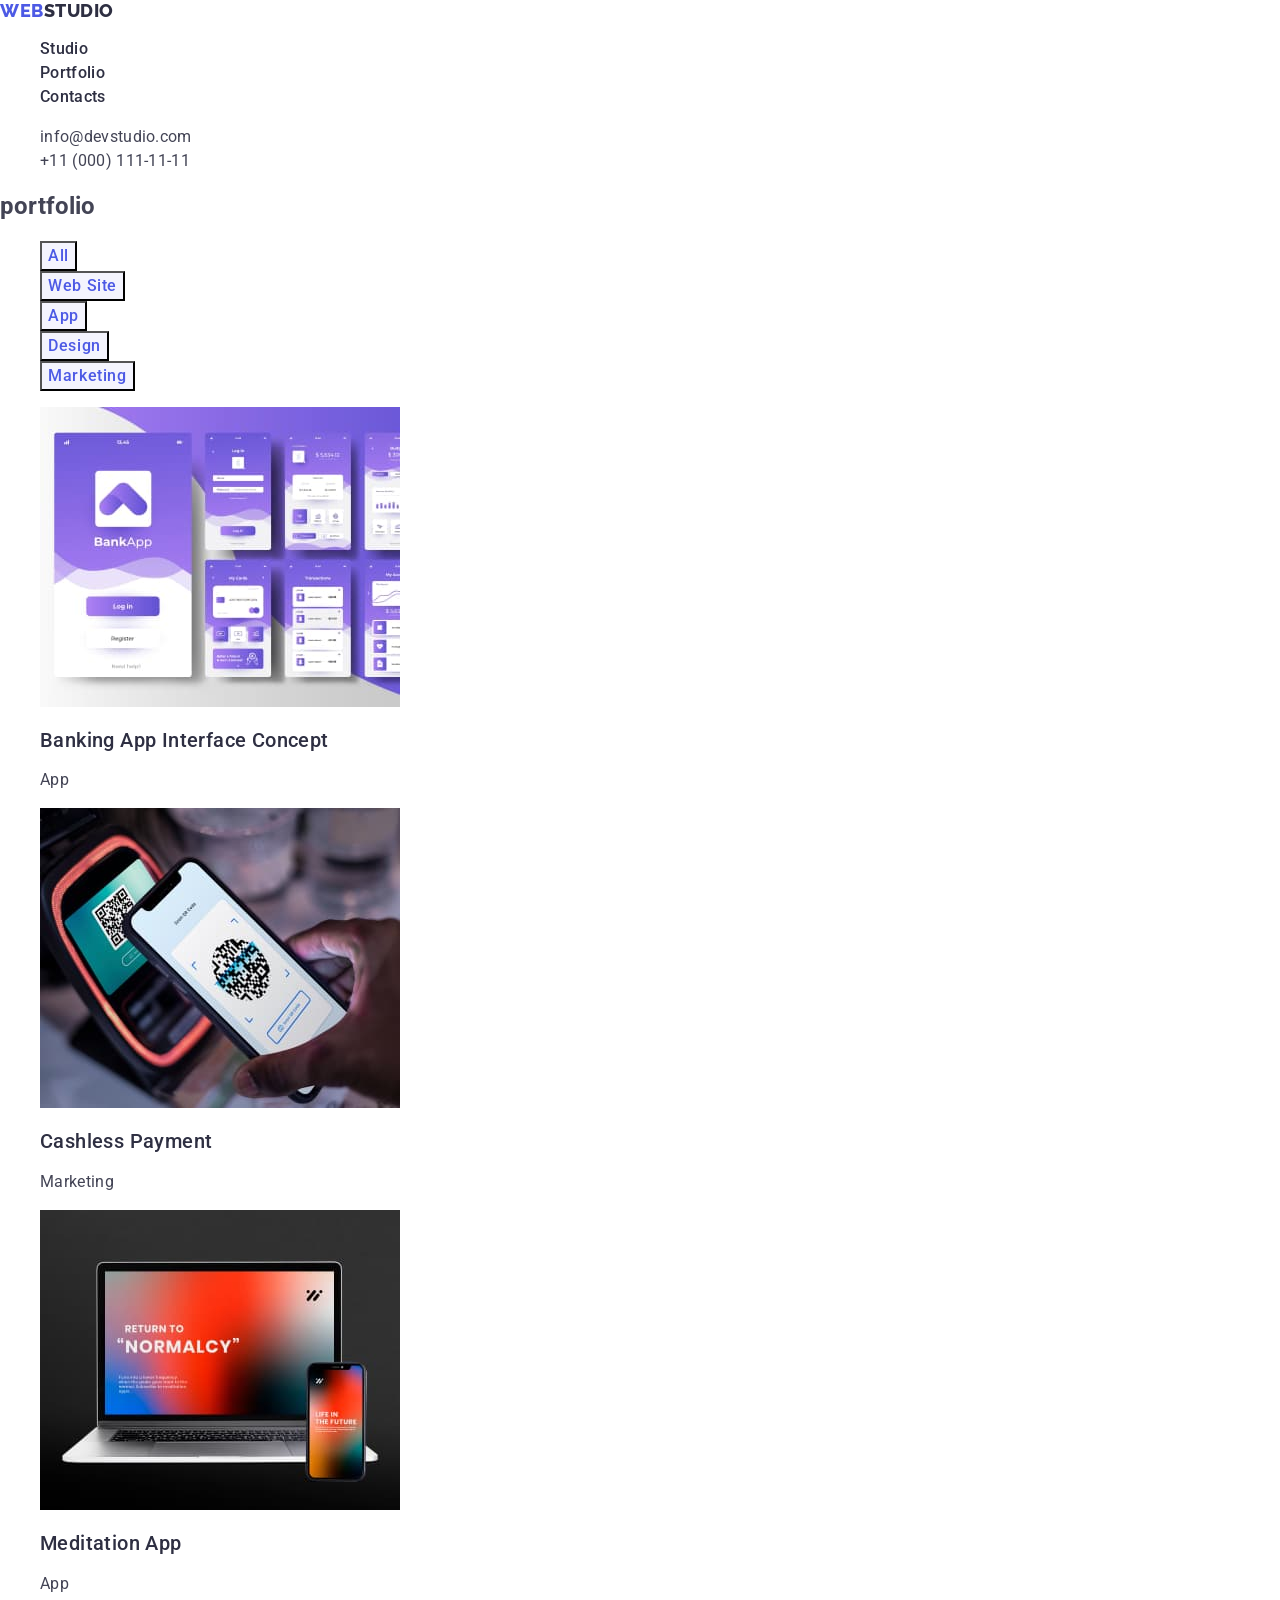
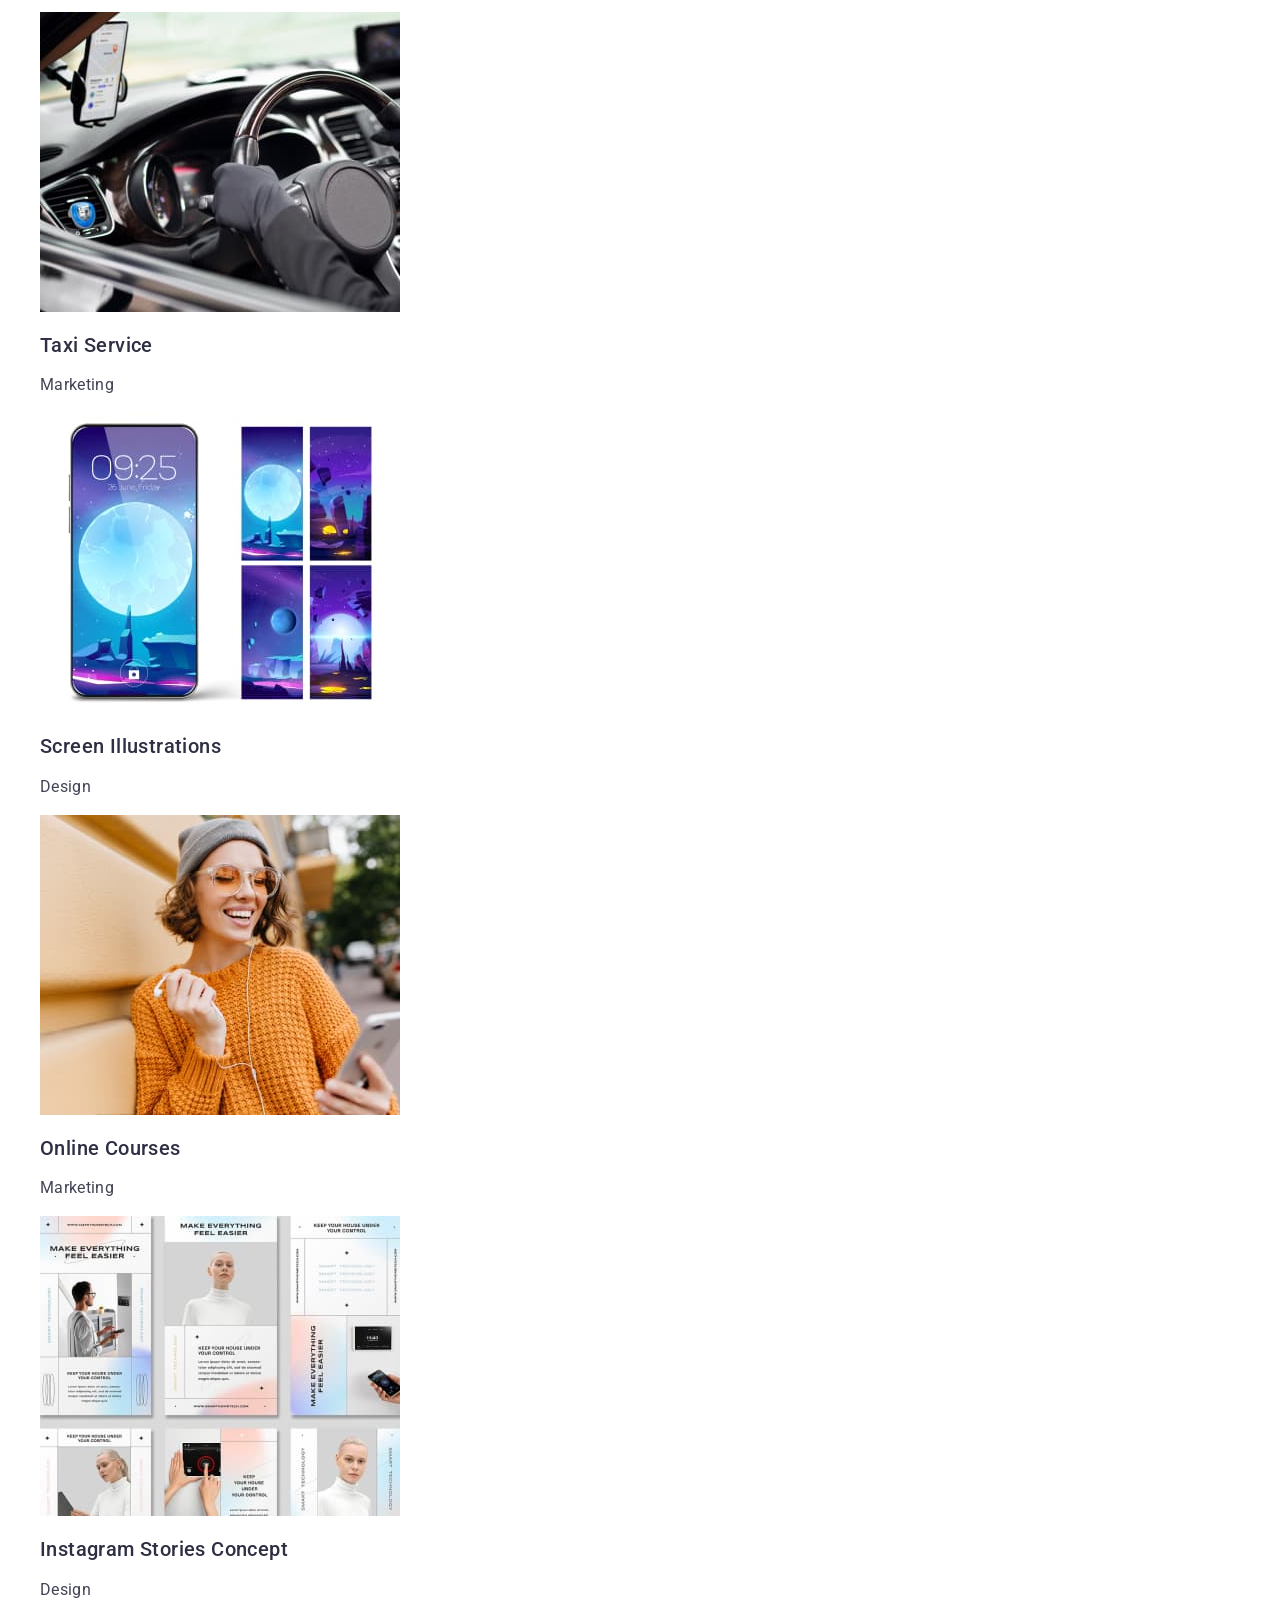
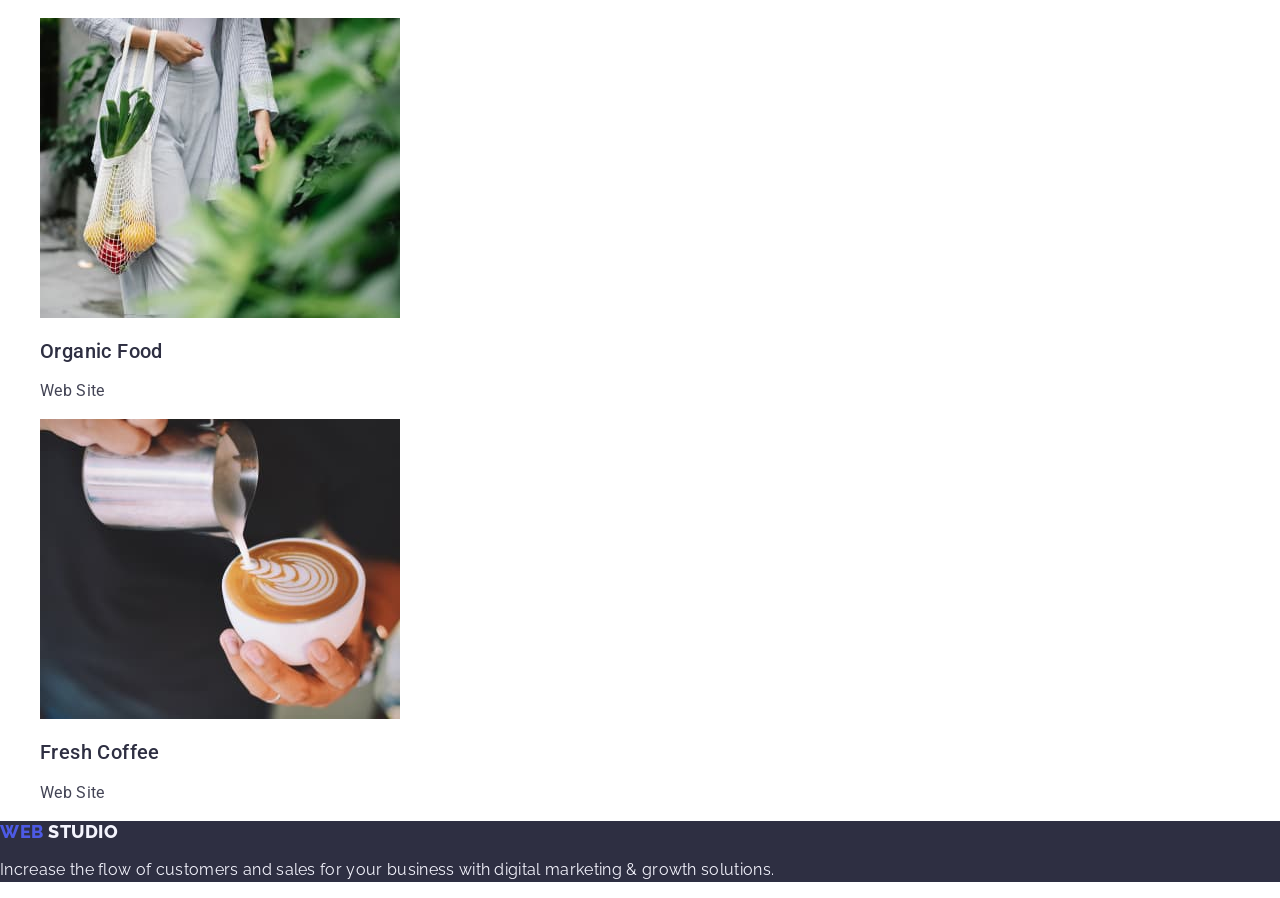
==== portfolio.html @ d51aeec5 "home-3" ====
<!DOCTYPE html>
<html lang="en">
  <head>
    <meta charset="UTF-8" />
    <meta name="viewport" content="width=, initial-scale=1.0" />
    <title>Portfolio</title>
    <link rel="preconnect" href="https://fonts.googleapis.com">
<link rel="preconnect" href="https://fonts.gstatic.com" crossorigin>
<link rel="preconnect" href="https://fonts.googleapis.com">
<link rel="preconnect" href="https://fonts.gstatic.com" crossorigin>
<link href="https://fonts.googleapis.com/css2?family=Raleway:wght@800&family=Roboto:wght@400;500;700;900&display=swap" rel="stylesheet">
<link rel="stylesheet" href="https://cdnjs.cloudflare.com/ajax/libs/modern-normalize/2.0.0/modern-normalize.min.css">
<link rel="stylesheet" href="./css/styles.css" />  

  </head>
  <body>

    <!---header section-->
    <header class="header">
      <nav class="nav">
        <a class="logo link" href="./index.html">Web<span class="logo-span">Studio  </span> </a>

        <ul class="naw-list list"> 
        <li class="naw-element"> 
          <a class="naw-item link" href="./index.html">Studio</a>
         </li>
          <li class="naw-element">
            <a class="naw-item link" href="./portfolio.html">Portfolio</a>
          </li>
          <li class="naw-element">
           <a  class="naw-item link" href="">Contacts</a>
          </li>
        </ul>
      </nav>

      <address class="adress">
        <ul class="adress-list list">
          <li class="adress-element"><a class="adress-item link"  href="mailto:info@devstudio.com">info@devstudio.com</a></li>
          <li class="adress-element"><a class="adress-item link" href="tel:+110001111111">+11 (000) 111-11-11</a></li>
        </ul>
      </address>
    </header>
    <main class="main">
    
    <section class="filter">
      <h1>portfolio</h1>
        <ul class="filter-list list">

           <li  class="filter-item">
            <button class="filter-button" type="button"> All </button>
           </li>

           <li class="filter-item">
            <button class="filter-button" type="button">Web Site</button>
           </li>

           <li  class="filter-item">
            <button class="filter-button" type="button">App</button> 
          </li>

           <li  class="filter-item">
            <button class="filter-button" type="button">Design</button>
           </li>

           <li  class="filter-item">
            <button  class="filter-button" type="button">Marketing</button>
           </li>

        </ul>

    <ul class="galery-list list">
      <li class="galery-item">
        <a class="galery-link link" href="">
          <img 
          class="galery-image"
          src="./images/meny.jpg"
          width="360"
          alt="Banking App Interface Concept"/> 
        <h2 class="galery-title">Banking App Interface Concept</h2>
         <p class="galery-text">App</p>
        </a>
      </li>
   
      <li class="galery-item">
       <a class="galery-link link" href="">
        <img 
        class="galery-image"
        src="./images/tel.jpg"
        width="360"
        alt="Cashless Payment"/> 
        <h2 class="galery-title">Cashless Payment</h2>
         <p class="galery-text"> Marketing</p>
        </a>
      </li>
   
      <li class="galery-list item">
        <a class="galery-link link" href=""><img class="galery-image"
          src="./images/notered.jpg"
          width="360"
          alt="Meditation App"/>
        <h2 class="galery-title">Meditation App</h2>
         <p class="galery-text">App</p>
        </a>
      </li>
  
      <li class="galery-list item">
        <a class="galery-link link" href=""><img class="galery-image"
          src="./images/car.jpg"
          width="360"
          alt="Taxi Service"/>
        <h2 class="galery-title">Taxi Service</h2>
         <p class="galery-text">Marketing</p>
        </a>
      </li>
    
      <li class="galery-list item">
        <a class="galery-link link" href=""><img class="galery-image"
          src="./images/moon.jpg"
          width="360"
          alt="Screen Illustrations"/>
        <h2 class="galery-title">Screen Illustrations</h2>
         <p class="galery-text">Design</p>
        </a>
      </li>
      <li class="galery-list item">
       <a class="galery-link link" href=""><img class="galery-image"
        src="./images/girl.jpg"
        width="360"
        alt="Online Courses"/> 
       
        <h2 class="galery-title">Online Courses</h2>
         <p class="galery-text">Marketing</p>
        </a>
        </li>
        <li class="galery-list item">
          <a class="galery-link link" href=""><img class="galery-image"  
            src="./images/card.jpg"
            width="360"
            alt=" Instagram Stories Concept"/>
          <h2 class="galery-title"> Instagram Stories Concept</h2>
           <p class="galery-text">Design</p>
          </a>
        </li>
     
      <li class="galery-list item">
        <a class="galery-link link" href=""><img class="galery-image"  
          src="./images/fruit.jpg"
          width="360"
          alt="Organic Food"/>
        <h2 class="galery-title">Organic Food</h2>
         <p class="galery-text">Web Site</p>
        </a>
      </li>
   
      <li class="galery-list item">
        <a class="galery-link link" href=""><img class="galery-image" 
          src="./images/cofee.jpg"
          width="360"
          alt="Fresh Coffee"/>
        <h2 class="galery-title">Fresh Coffee</h2>
         <p class="galery-text">Web Site</p>
        </a>
      </li>
    

    </ul>
  
  </section>

    </main>
       <!--footer section-->
       <footer class="footer">
        <a class="footer-logo link" href="./index.html">Web <span class="logo-span">Studio  </span> </a>
        
        <p class="footer-text" >
          Increase the flow of customers and sales for your business with digital
          marketing & growth solutions.
        </p>
      </footer>
    </body>
  </html>
---- css/styles.css ----
/*
font-family: "Roboto", sans-serif;
font-family: "Relawey", sans-serif;
*/
body {
  font-family: Roboto, sans-serif;
  color: #434455;
  background-color: var(--white);
}

:root {
  --irish: #4d5ae5;
  --ocean: #404bbf;
  --navyblue: #2e2f42;
  --green: #31d0aa;
  --slate: #434455;
  --lightflover: #8e8f99;
  --cornflover: #e7e9fc;
  --cloud: #f4f4fd;
  --navybluemodal: #2e2f42;
  --gray: #2e2f42;
  --white: #ffffff;
}

.container { 
  max-width: 
  padding-left:  
  padding-right:  
  margin-left:  
  margin-right:  
  }
  
.logo {
  font-family: Raleway, sans-serif;
  color: var(--iris, #4d5ae5);
  font-size: 18px;
  font-weight: 800;
  line-height: 1.17;
  letter-spacing: 0.54px;
  text-transform: uppercase;
}
.logo-span {
  color: var(--navyblue);
}
.link {
  text-decoration: none;
}
.list {
  list-style: none;
}


.naw-item{
  color: var(--navyblue);
  font-family: Roboto, sans-serif;
  font-size: 16px;
  font-weight: 500;
  line-height: 1.5;
  letter-spacing: 0.02em;
}
.naw-item:hover,
.naw-item:focus{
  color:#404bbf;
}
.naw-item:hover
.naw-item:active{
  color:  #404bbf;
}
.adress {
  font-style: normal;
}
.adress-item{
  color: var(--slate);
  font-family: Roboto, sans-serif;
  font-size: 16px;
  line-height: 1.5;
  letter-spacing: 0.32px;
}
.adress-item:hover,
.adress-item:focus {
  color: #404bbf;
}
.adress-item:active {
  color: #404bbf;
}


.filter-button {
  color: var(--irish);
  background-color: var(--cloud);
  font-family: Roboto, sans-serif;
  font-size: 16px;
  font-weight: 500;
  line-height: 1.5;
  letter-spacing: 0.64px;
  text-align: center;
  cursor: pointer;
}

.filter-item button:hover,
.filter-item button:focus {
  color: #fff;
  background: var(--ocean);
}

.galery-item {
  background: var(--white);
}

.galery-title {
  font-family: Roboto, sans-serif;
  font-size: 20px;
  font-style: normal;
  font-weight: 500;
  line-height: 1.2;
  letter-spacing: 0.02em;
  color: #2e2f42 ;
}
.link{
  text-decoration: none;
}
.galery-text {
  color: var(--slate);
  font-family: Roboto;
  font-size: 16px;
  font-style: normal;
  font-weight: 400;
  line-height: 1.5;
  letter-spacing: 0.02em;
}
.hero{
    background-color:#2e2f42;
}
.hero-title {
  background: var(--navyblue);
  color: var(--white);
  font-family: Roboto, sans-serif;
  font-size: 56px;
  font-weight: 700;
  line-height: 1.07;
  letter-spacing: 1.12px;
  text-align: center;
}

.hero-button {
  color: var(--white);
  background:var(--irish);
  font-family: Roboto, sans-serif;
  font-size: 16px;
  font-weight: 500;
  line-height: 1.5;
  letter-spacing: 0.64px;
  cursor: pointer;
}
.hero-button:hover,
.hero-button:focus{
background: var(--ocean);
}

.advantages-title {
  color: var(--navyblue);
  font-family: Roboto, sans-serif;
  font-size: 20px;
  font-weight: 500;
  line-height: 1.2;
  letter-spacing: 0.4px;
}
.advantages-text {
  color: var(--slate);
  font-family: Roboto, sans-serif;
  font-size: 16px;
  font-weight: 400;
  line-height: 1.5;
  letter-spacing: 0.32px;
}
.service-name {
  color: var(--navyblue);
  text-align: center;
  font-family: Roboto, sans-serif;
  font-size: 36px;
  font-weight: 700;
  line-height: 1.11;
  letter-spacing: 0.72px;
  text-transform: capitalize;
}
.team{
    background-color:#F4F4FD;
}
.team-item{
    background-color: #FFFFFF;
}
.team-title {
  color: var(--navyblue);
  text-align: center;
  font-family: Roboto, sans-serif;
  font-size: 36px;
  font-weight: 700;
  line-height: 1.11;
  letter-spacing: 0.72px;
  text-transform: capitalize;
  
  
}
.team-subtitle {
  color: var(--navyblue);
  font-family: Roboto, sans-serif;
  font-size: 20px;
  font-weight: 500;
  line-height: 1.2;
  letter-spacing: 0.4px;
  

}
.team-text {
  color: var(--slate);
  font-family: Roboto, sans-serif;
  font-size: 16px;
  font-weight: 400;
  line-height: 1.5;
  letter-spacing: 0.32px;
}

.footer{
background-color: var(--navyblue);
}
.footer-logo {
  font-family: "Raleway", sans-serif;
  color: var(--iris, #4d5ae5);
  font-size: 18px;
  font-weight: 800;
  line-height: 1.17;
  letter-spacing: 0.54px;
  text-transform: uppercase;
}

.footer-logo span {
  color:#f4f4fd;
}

.footer-text {
  color: var(--cloud);
  font-family:"Raleway", sans-serif;
  font-size: 16px;
  font-weight: 400;
  line-height: 1.5;
  letter-spacing: 0.32px;
  
}
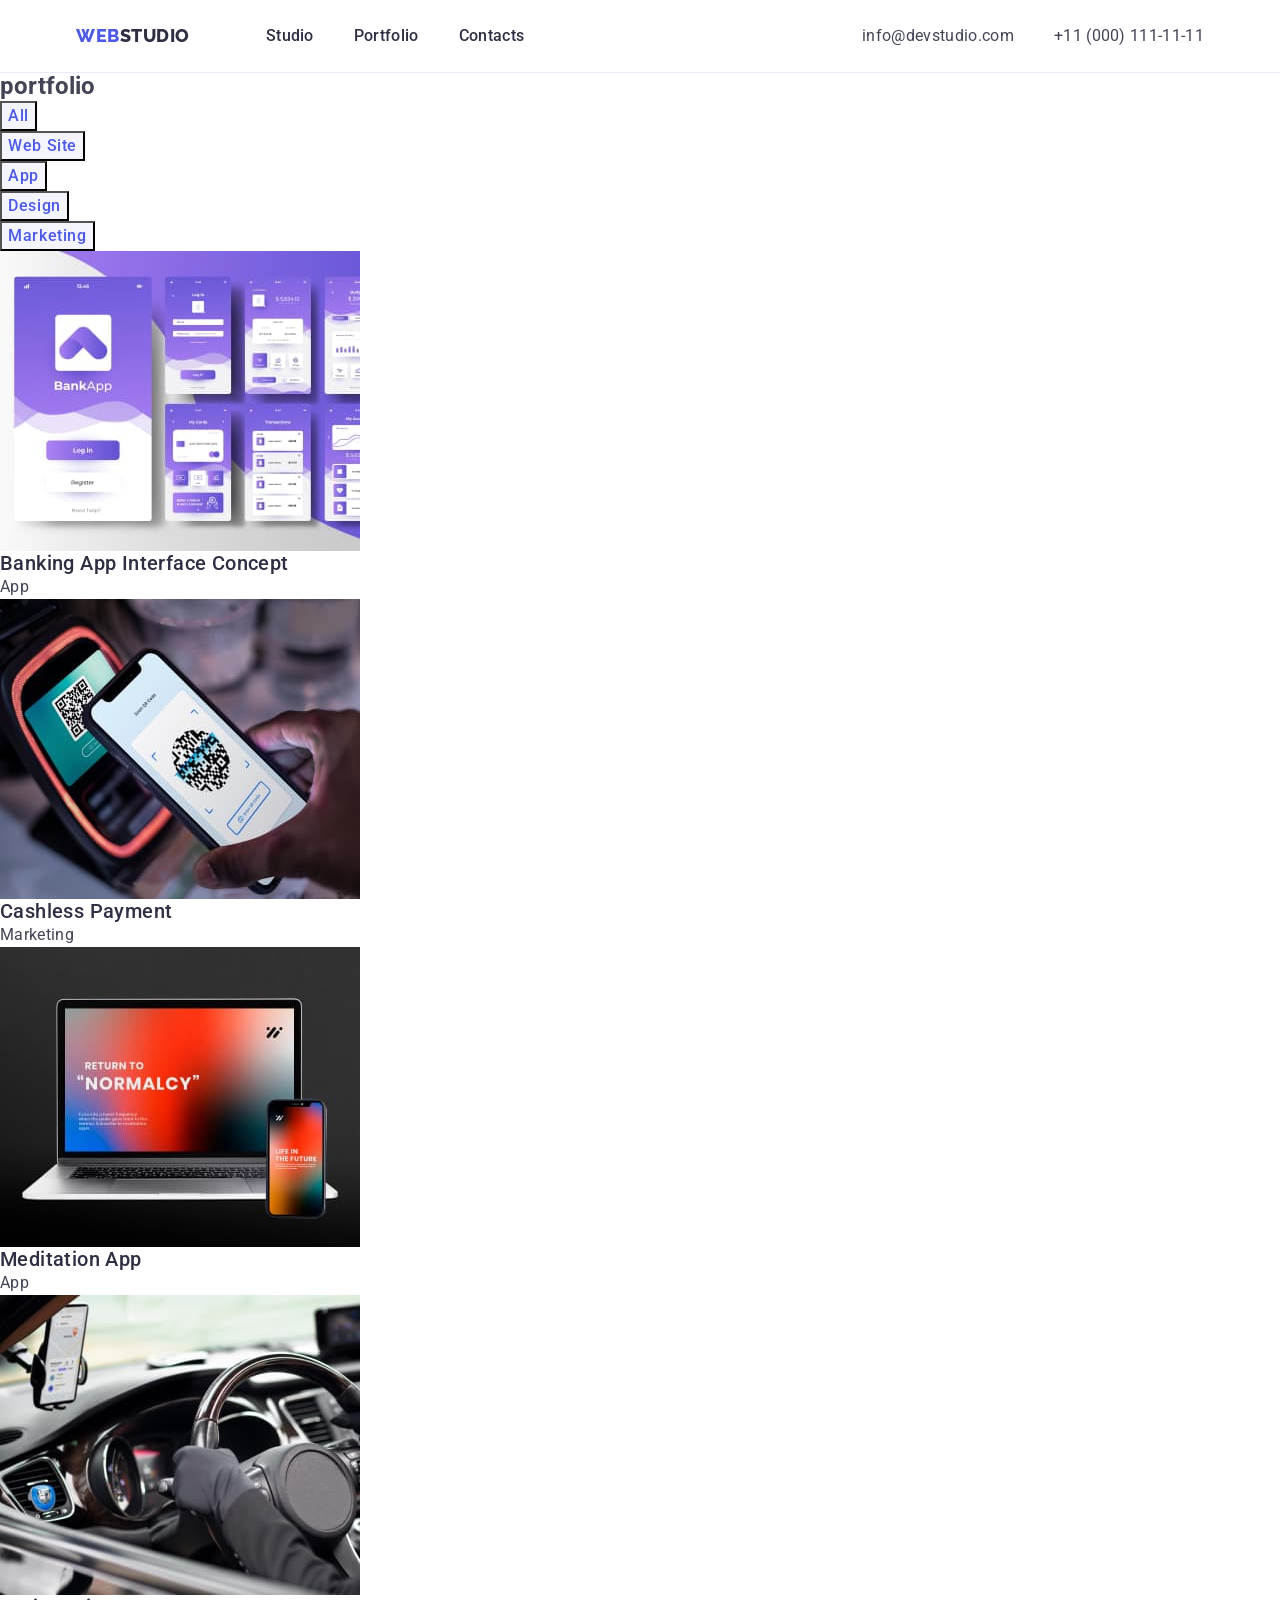
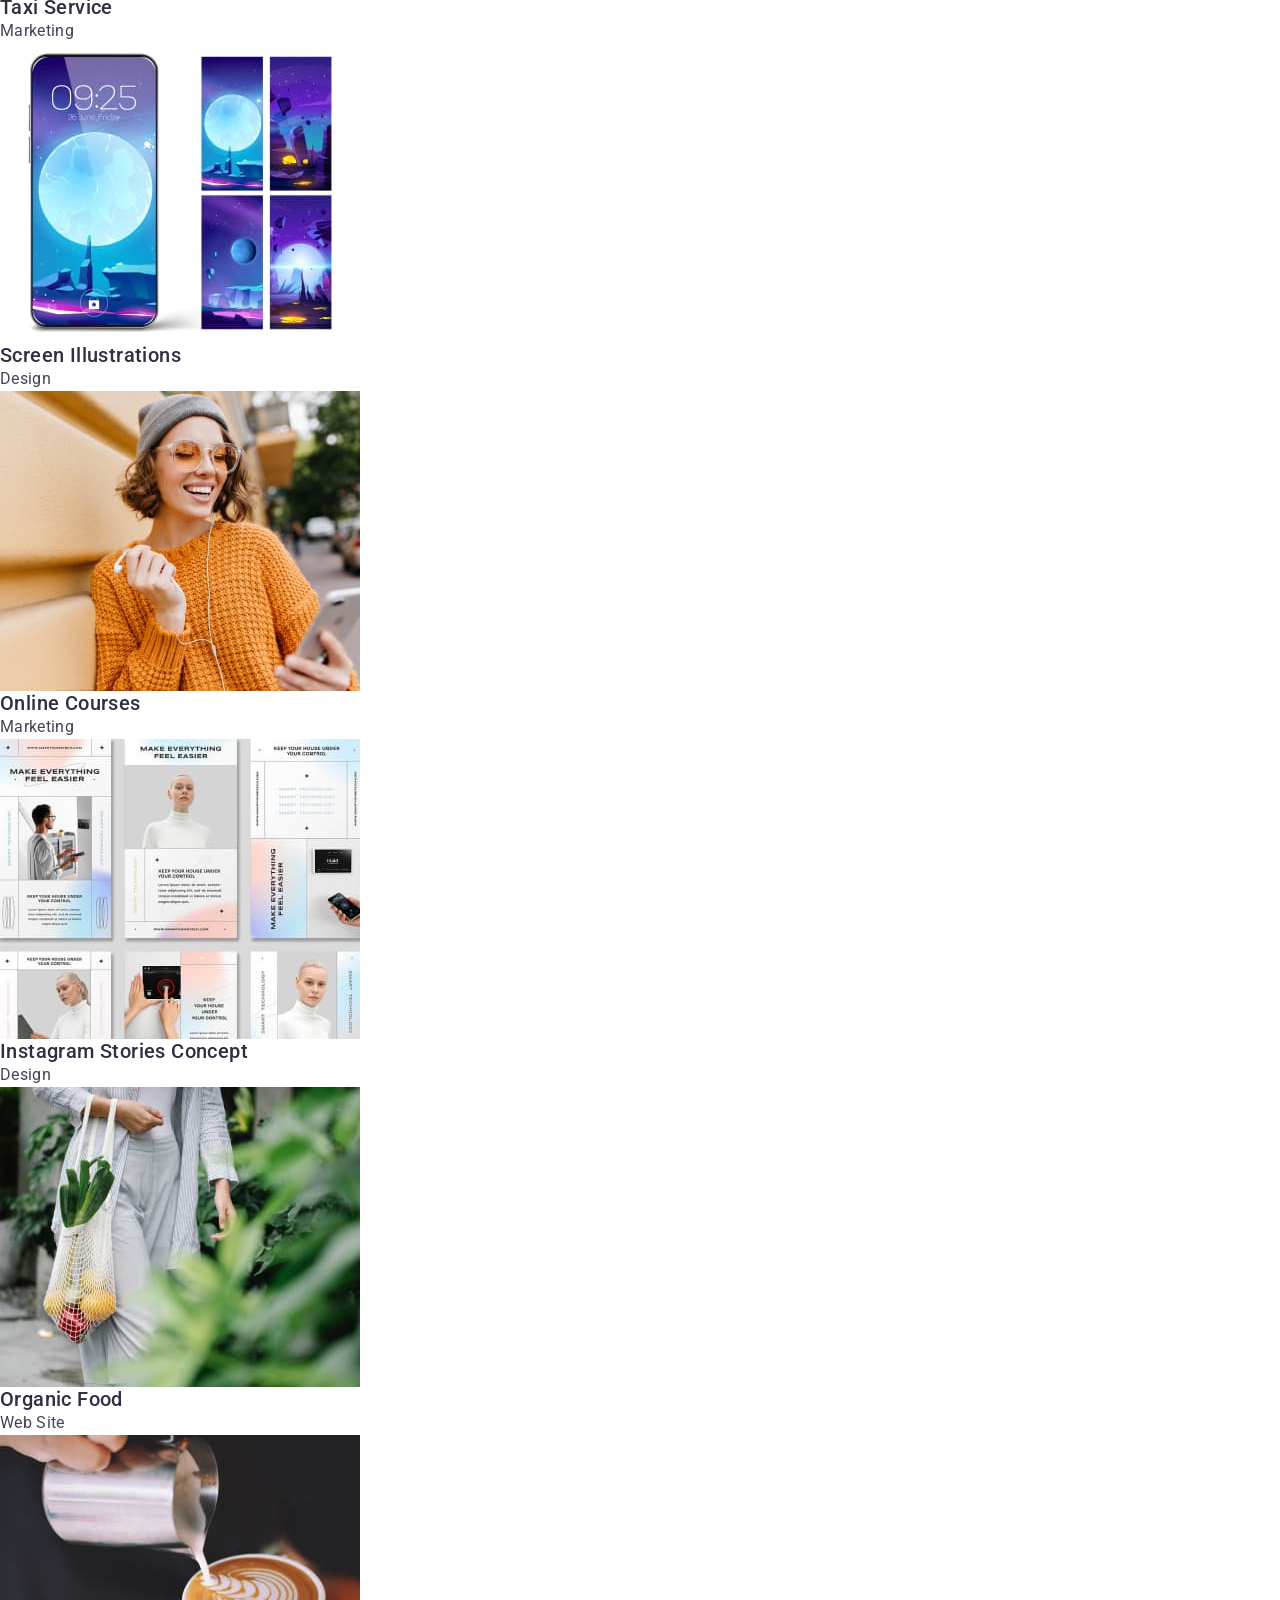
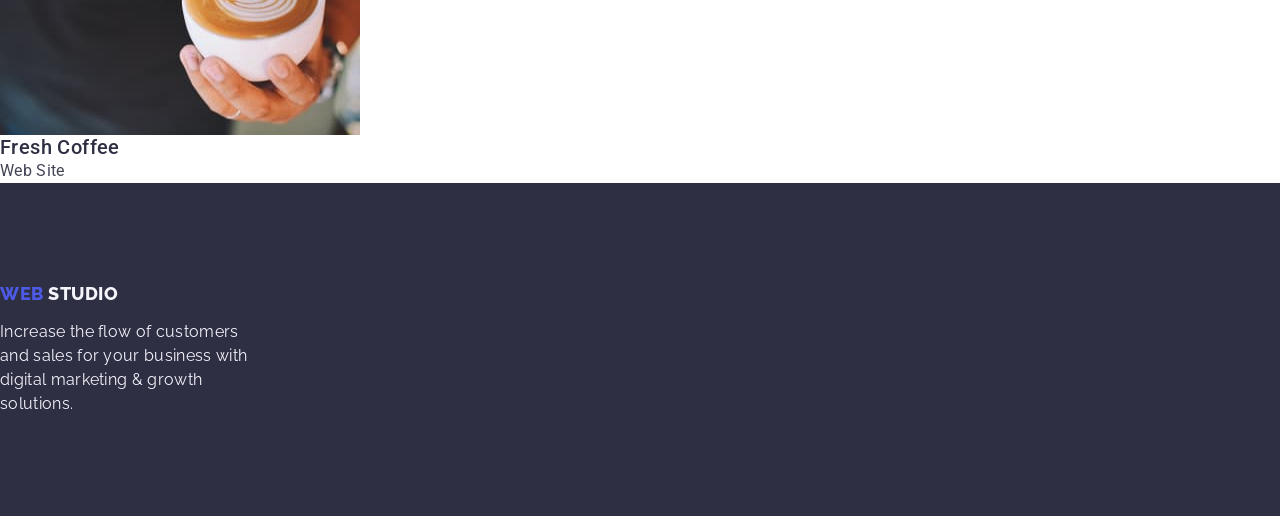
==== commit 05c1be57: "home-3" ====
--- a/portfolio.html
+++ b/portfolio.html
@@ -17,6 +17,7 @@
 
     <!---header section-->
     <header class="header">
+      <div class="container header-container">
       <nav class="nav">
         <a class="logo link" href="./index.html">Web<span class="logo-span">Studio  </span> </a>
 
@@ -39,6 +40,7 @@
           <li class="adress-element"><a class="adress-item link" href="tel:+110001111111">+11 (000) 111-11-11</a></li>
         </ul>
       </address>
+    </div>
     </header>
     <main class="main">
     
--- a/css/styles.css
+++ b/css/styles.css
@@ -2,11 +2,6 @@
 font-family: "Roboto", sans-serif;
 font-family: "Relawey", sans-serif;
 */
-body {
-  font-family: Roboto, sans-serif;
-  color: #434455;
-  background-color: var(--white);
-}
 
 :root {
   --irish: #4d5ae5;
@@ -21,16 +16,66 @@
   --gray: #2e2f42;
   --white: #ffffff;
 }
-
+body {
+  font-family: Roboto, sans-serif;
+  color: #434455;
+  background-color: var(--white);
+}
+
+img{
+  display: block;
+  max-width: 100%;
+  height: auto;
+}
+h1, h2, h3, h4, h5, h6, p{
+  margin: 0;
+}
+.list {
+  list-style: none;
+  margin: 0;
+  padding: 0;
+
+}
+.link {
+  text-decoration: none;
+}
 .container { 
-  max-width: 
-  padding-left:  
-  padding-right:  
-  margin-left:  
-  margin-right:  
+  max-width: 1158px;
+  padding-left: 15px;
+  padding-right: 15px; 
+  margin-left:  auto;
+  margin-right: auto;
   }
-  
+  .visually-hidden {
+    position: absolute;
+    width: 1px;
+    height: 1px;
+    margin: -1px;
+    border: 0;
+    padding: 0;
+    white-space: nowrap;
+    clip-path: inset(100%);
+    clip: rect(0 0 0 0);
+    overflow: hidden;
+    }
+  .section{
+    padding: 120px 0  ;
+  }
+.service{
+  padding-top: 0;
+}
+  .header{
+    border-bottom: 1px solid #e7e9fc;
+  }
+  .header-container{
+    display: flex;
+    align-items: center;
+    justify-content: space-between;
+  }
 .logo {
+ 
+  margin-right: 76px;
+  padding: 24px 0;
   font-family: Raleway, sans-serif;
   color: var(--iris, #4d5ae5);
   font-size: 18px;
@@ -42,15 +87,20 @@
 .logo-span {
   color: var(--navyblue);
 }
-.link {
-  text-decoration: none;
-}
-.list {
-  list-style: none;
-}
-
-
+.nav{
+  display: flex;
+  align-self: center;
+  align-items: center; 
+}
+.naw-list{
+  display: flex;
+  align-self: center;
+  gap: 40px;
+
+}
 .naw-item{
+  display: block;
+  padding: 24px 0;
   color: var(--navyblue);
   font-family: Roboto, sans-serif;
   font-size: 16px;
@@ -69,7 +119,13 @@
 .adress {
   font-style: normal;
 }
+.adress-list{
+  display: flex;
+  gap: 40px;
+}
 .adress-item{
+  display: block;
+  padding: 24px 0;
   color: var(--slate);
   font-family: Roboto, sans-serif;
   font-size: 16px;
@@ -129,9 +185,14 @@
   letter-spacing: 0.02em;
 }
 .hero{
+  padding: 188px 0;
+
     background-color:#2e2f42;
 }
 .hero-title {
+  max-width: 496px;
+  margin: 0 auto;
+  margin-bottom: 48px;
   background: var(--navyblue);
   color: var(--white);
   font-family: Roboto, sans-serif;
@@ -143,6 +204,12 @@
 }
 
 .hero-button {
+  display: block;
+margin: 0 auto ;
+min-width: 169px;
+  border: none;
+  border-radius:  4px;
+  padding: 16px 32px;
   color: var(--white);
   background:var(--irish);
   font-family: Roboto, sans-serif;
@@ -157,13 +224,22 @@
 background: var(--ocean);
 }
 
+.advantages-list{
+   display: flex;
+   gap: 24px;
+}
+.advantages-item{
+  width: calc((100% - 72px)/4);
+}
 .advantages-title {
+  margin-bottom: 8px;
   color: var(--navyblue);
   font-family: Roboto, sans-serif;
   font-size: 20px;
   font-weight: 500;
   line-height: 1.2;
   letter-spacing: 0.4px;
+
 }
 .advantages-text {
   color: var(--slate);
@@ -174,6 +250,8 @@
   letter-spacing: 0.32px;
 }
 .service-name {
+  margin-bottom: 72px;
+  padding-bottom: 72px;
   color: var(--navyblue);
   text-align: center;
   font-family: Roboto, sans-serif;
@@ -183,13 +261,18 @@
   letter-spacing: 0.72px;
   text-transform: capitalize;
 }
+.servise-list{
+  display: flex;
+   gap: 24px;
+}
+.service-item{
+  width: calc((100% - 48px)/3);
+}
 .team{
     background-color:#F4F4FD;
 }
-.team-item{
-    background-color: #FFFFFF;
-}
 .team-title {
+  margin-bottom: 72px;
   color: var(--navyblue);
   text-align: center;
   font-family: Roboto, sans-serif;
@@ -197,19 +280,29 @@
   font-weight: 700;
   line-height: 1.11;
   letter-spacing: 0.72px;
-  text-transform: capitalize;
-  
-  
+  text-transform: capitalize; 
+}
+.team-list{
+  display: flex;
+  gap: 24px;
+}
+.team-item{
+  width: calc((100% - 72px)/4);
+    background-color: #FFFFFF;
+    border-radius: 0px 0px 4px 4px; 
+}
+.team-content{
+  padding: 32px 0;
+  text-align: center;
 }
 .team-subtitle {
+  margin-bottom: 8px;
   color: var(--navyblue);
   font-family: Roboto, sans-serif;
   font-size: 20px;
   font-weight: 500;
   line-height: 1.2;
   letter-spacing: 0.4px;
-  
-
 }
 .team-text {
   color: var(--slate);
@@ -221,9 +314,12 @@
 }
 
 .footer{
+  padding: 100px 0px 100px;
 background-color: var(--navyblue);
 }
 .footer-logo {
+  display: inline-block;
+margin-bottom: 16px;
   font-family: "Raleway", sans-serif;
   color: var(--iris, #4d5ae5);
   font-size: 18px;
@@ -238,6 +334,8 @@
 }
 
 .footer-text {
+
+  width: 264px;
   color: var(--cloud);
   font-family:"Raleway", sans-serif;
   font-size: 16px;
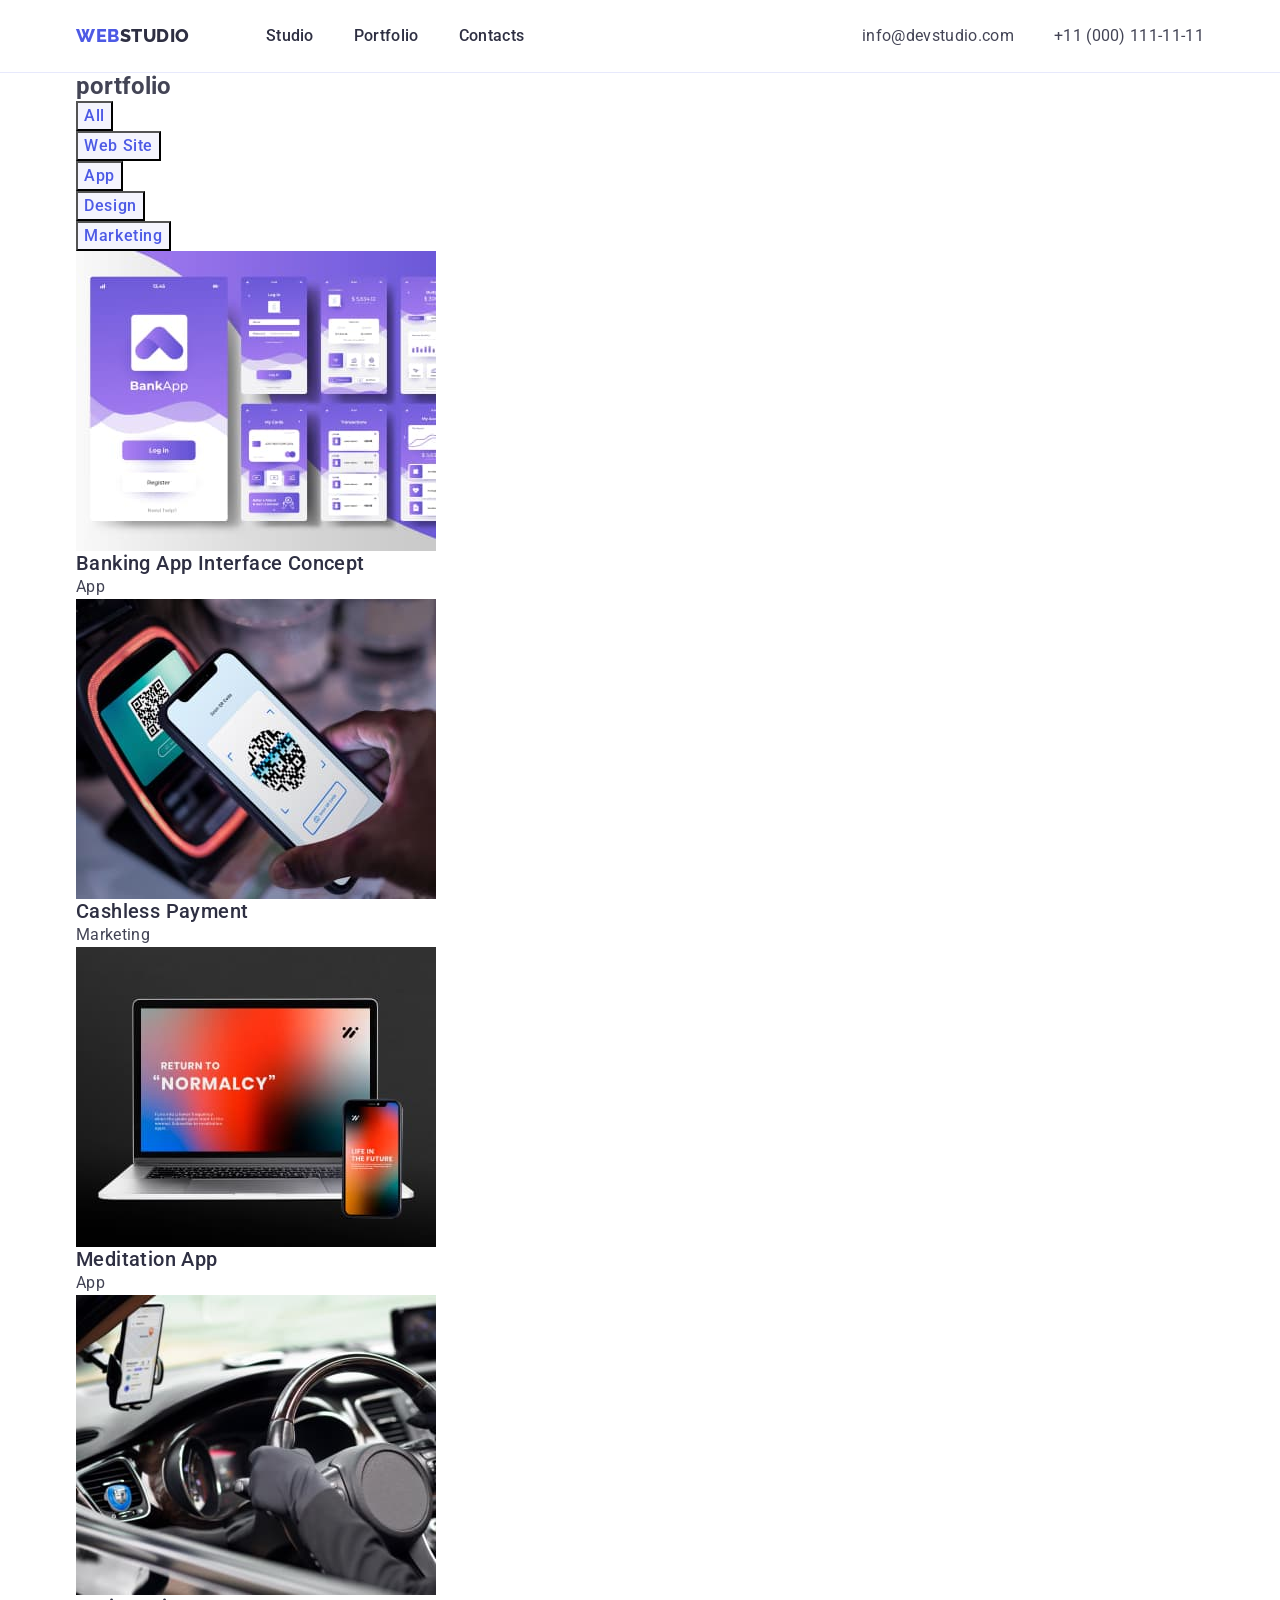
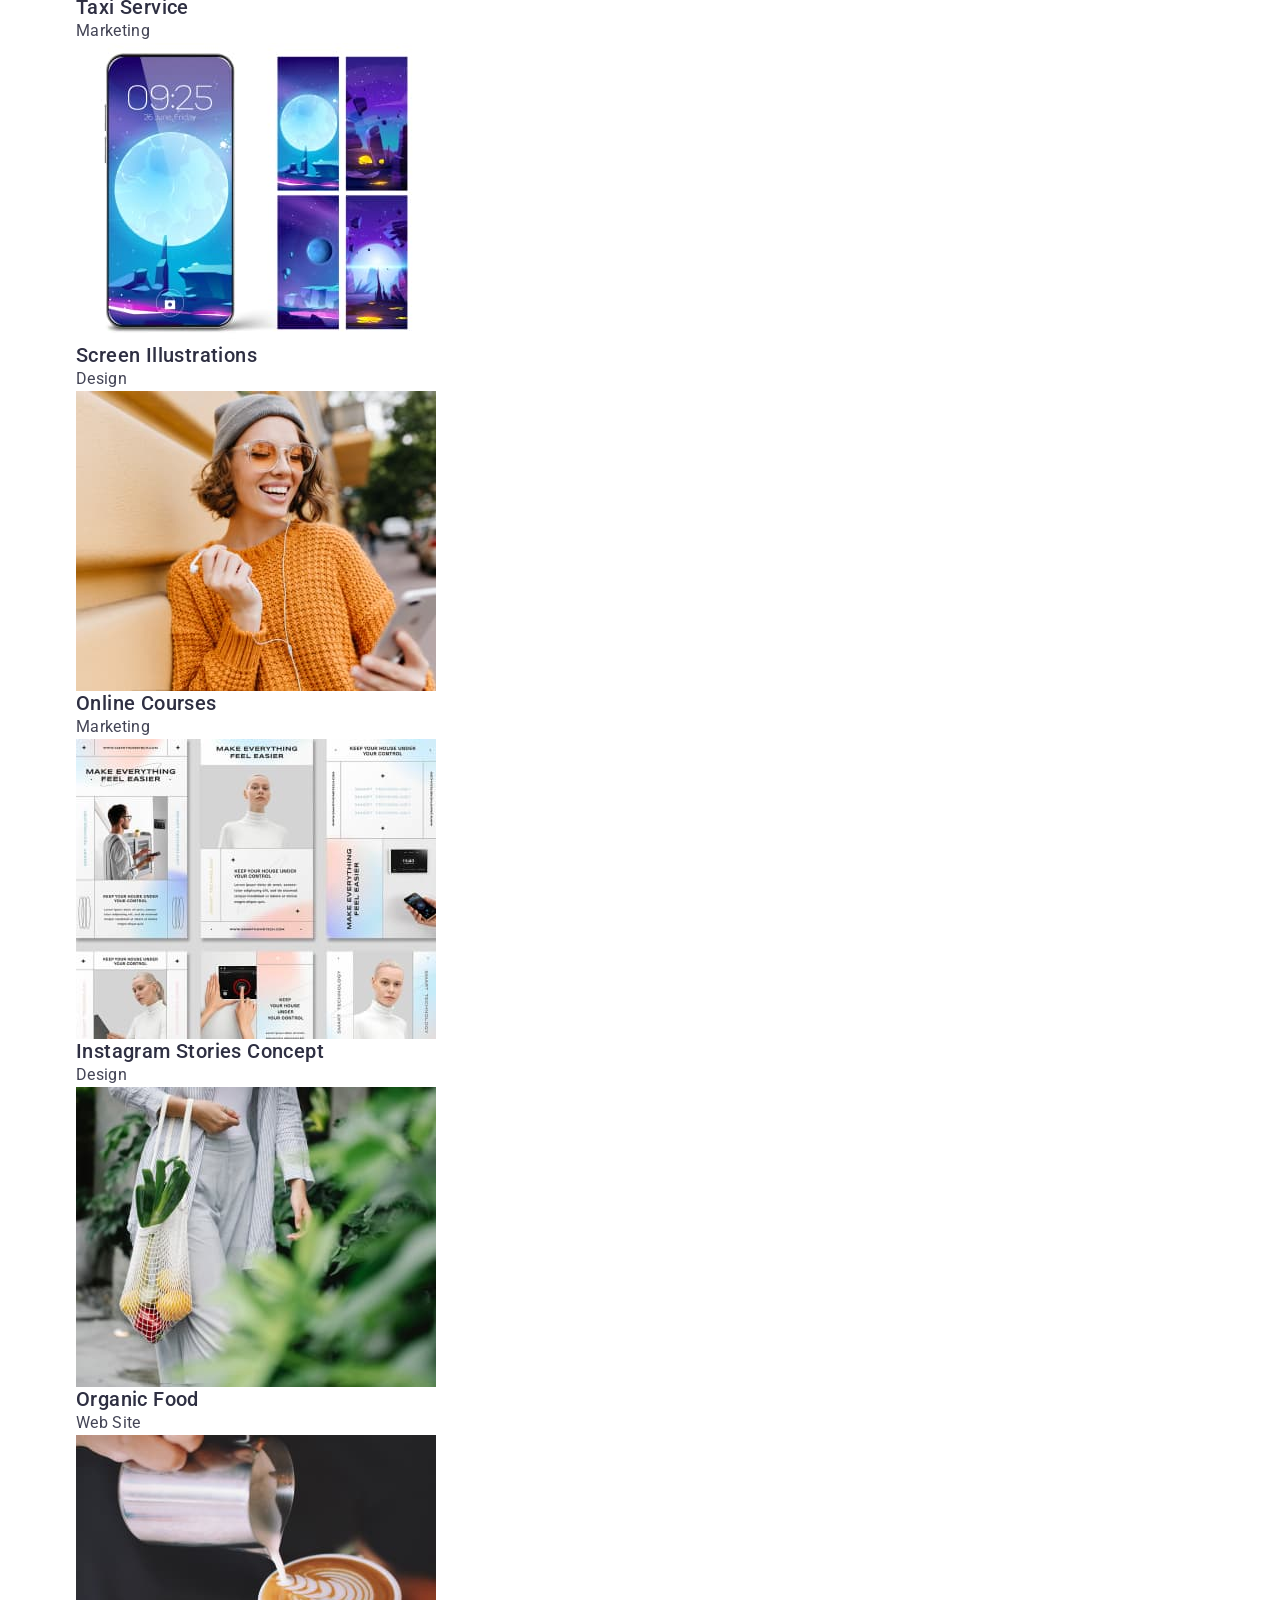
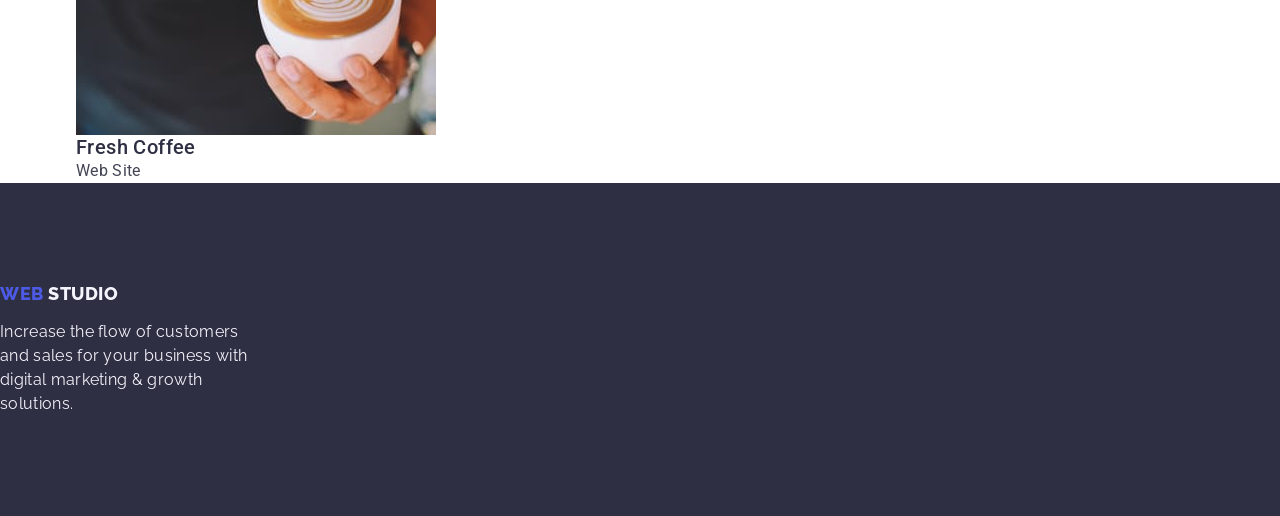
==== commit fcb6c2b8: "home-3" ====
--- a/portfolio.html
+++ b/portfolio.html
@@ -45,6 +45,7 @@
     <main class="main">
     
     <section class="filter">
+      <div class="container">
       <h1>portfolio</h1>
         <ul class="filter-list list">
 
@@ -166,7 +167,7 @@
     
 
     </ul>
-  
+  </div>
   </section>
 
     </main>
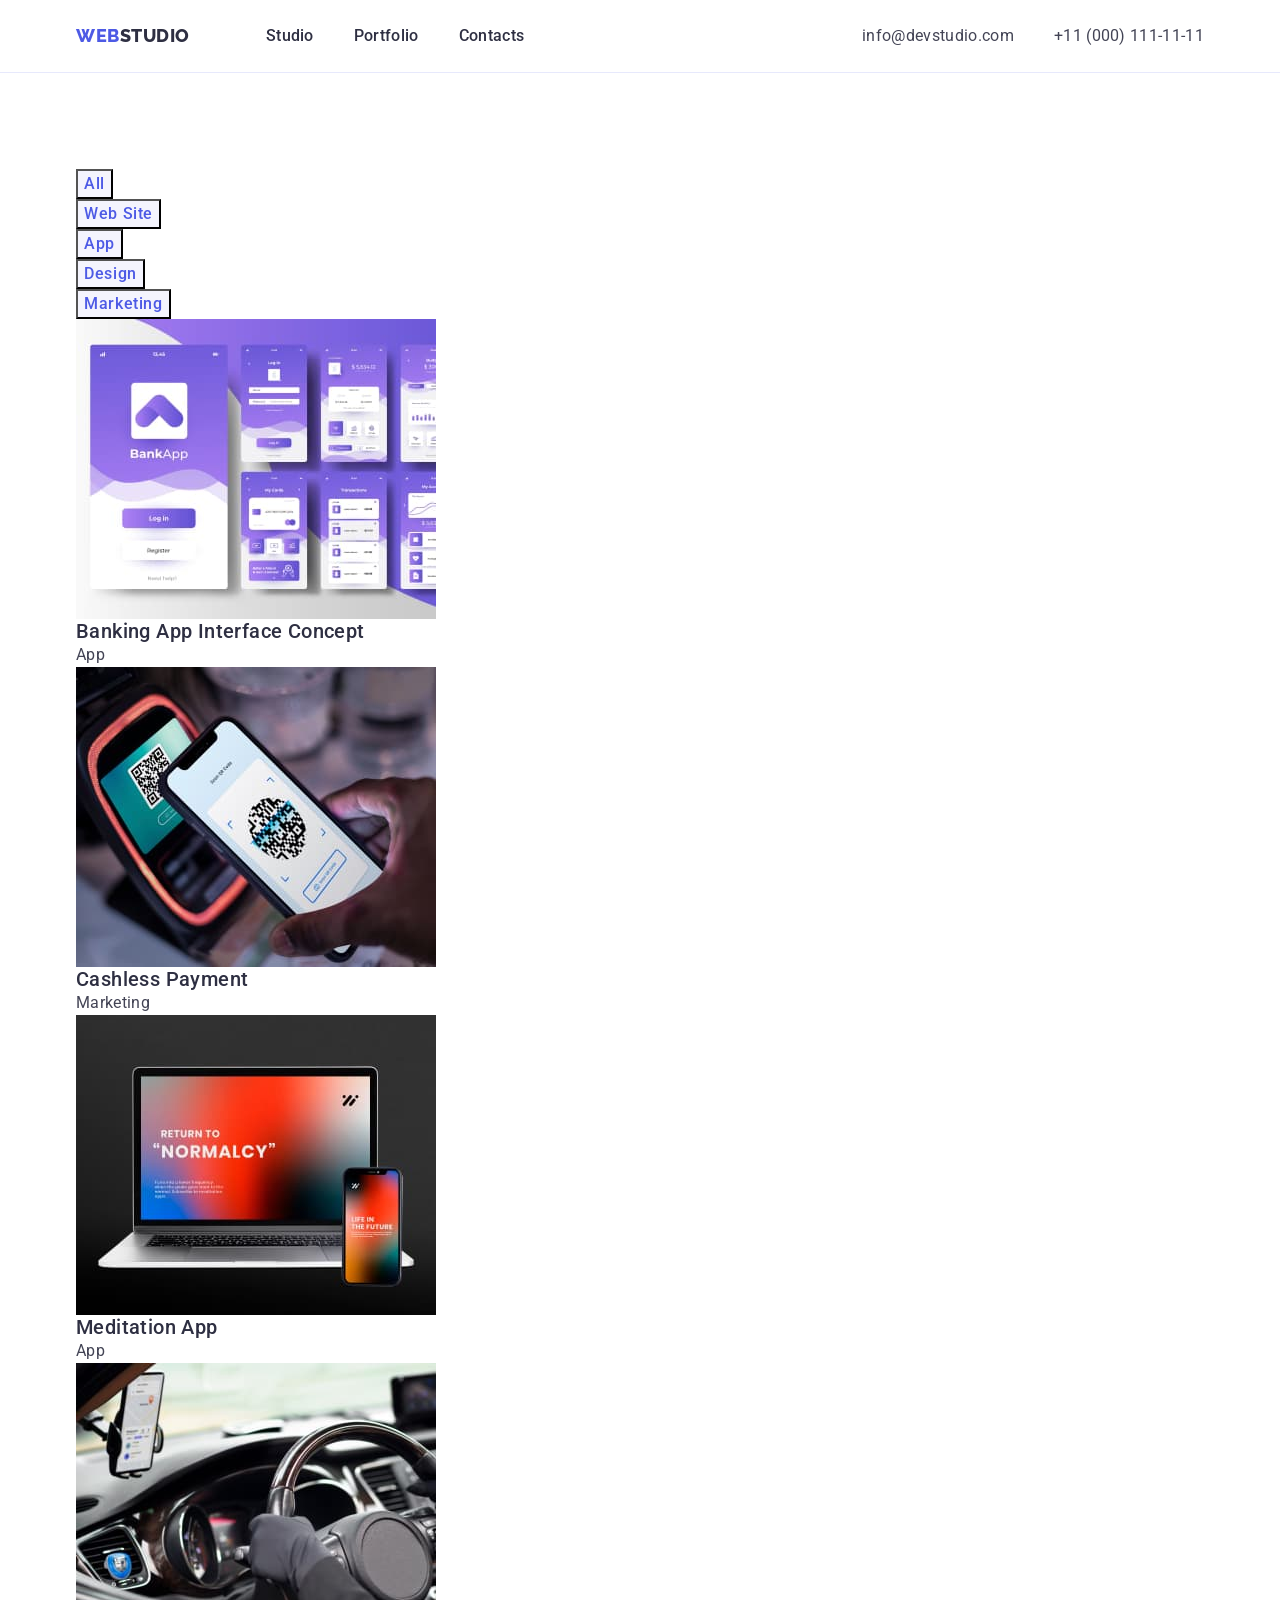
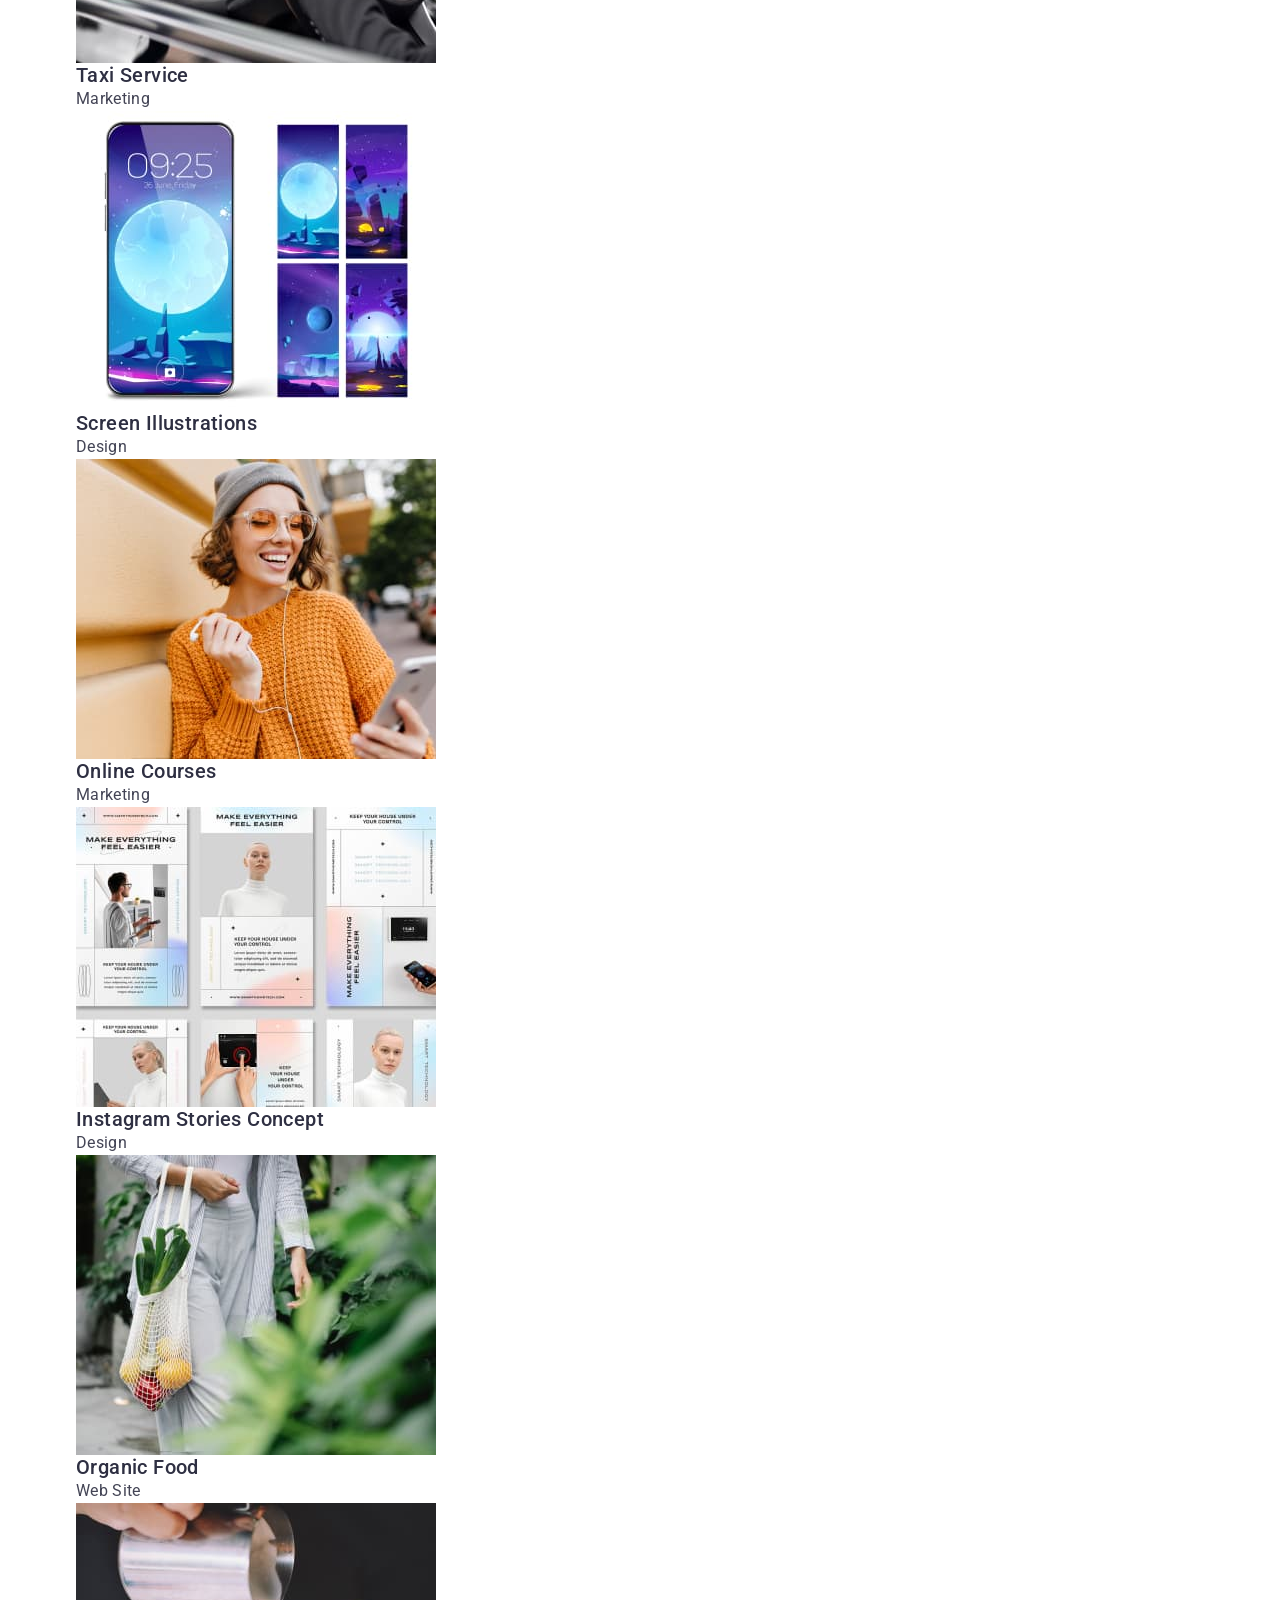
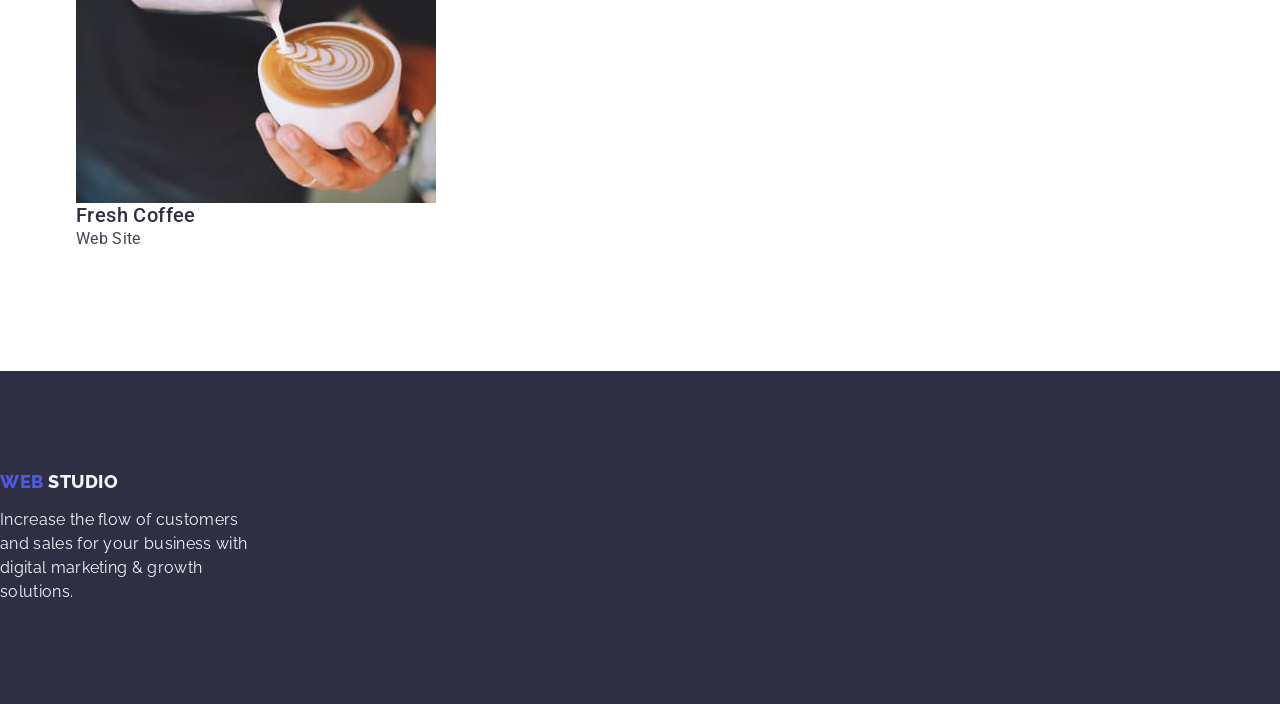
==== commit faa121d5: "home-3" ====
--- a/portfolio.html
+++ b/portfolio.html
@@ -46,7 +46,7 @@
     
     <section class="filter">
       <div class="container">
-      <h1>portfolio</h1>
+      <h1 class="visually-hidden">portfolio</h1>
         <ul class="filter-list list">
 
            <li  class="filter-item">
--- a/css/styles.css
+++ b/css/styles.css
@@ -140,7 +140,9 @@
   color: #404bbf;
 }
 
-
+.filter{
+  padding-top: 96px; padding-bottom: 120px; 
+}
 .filter-button {
   color: var(--irish);
   background-color: var(--cloud);
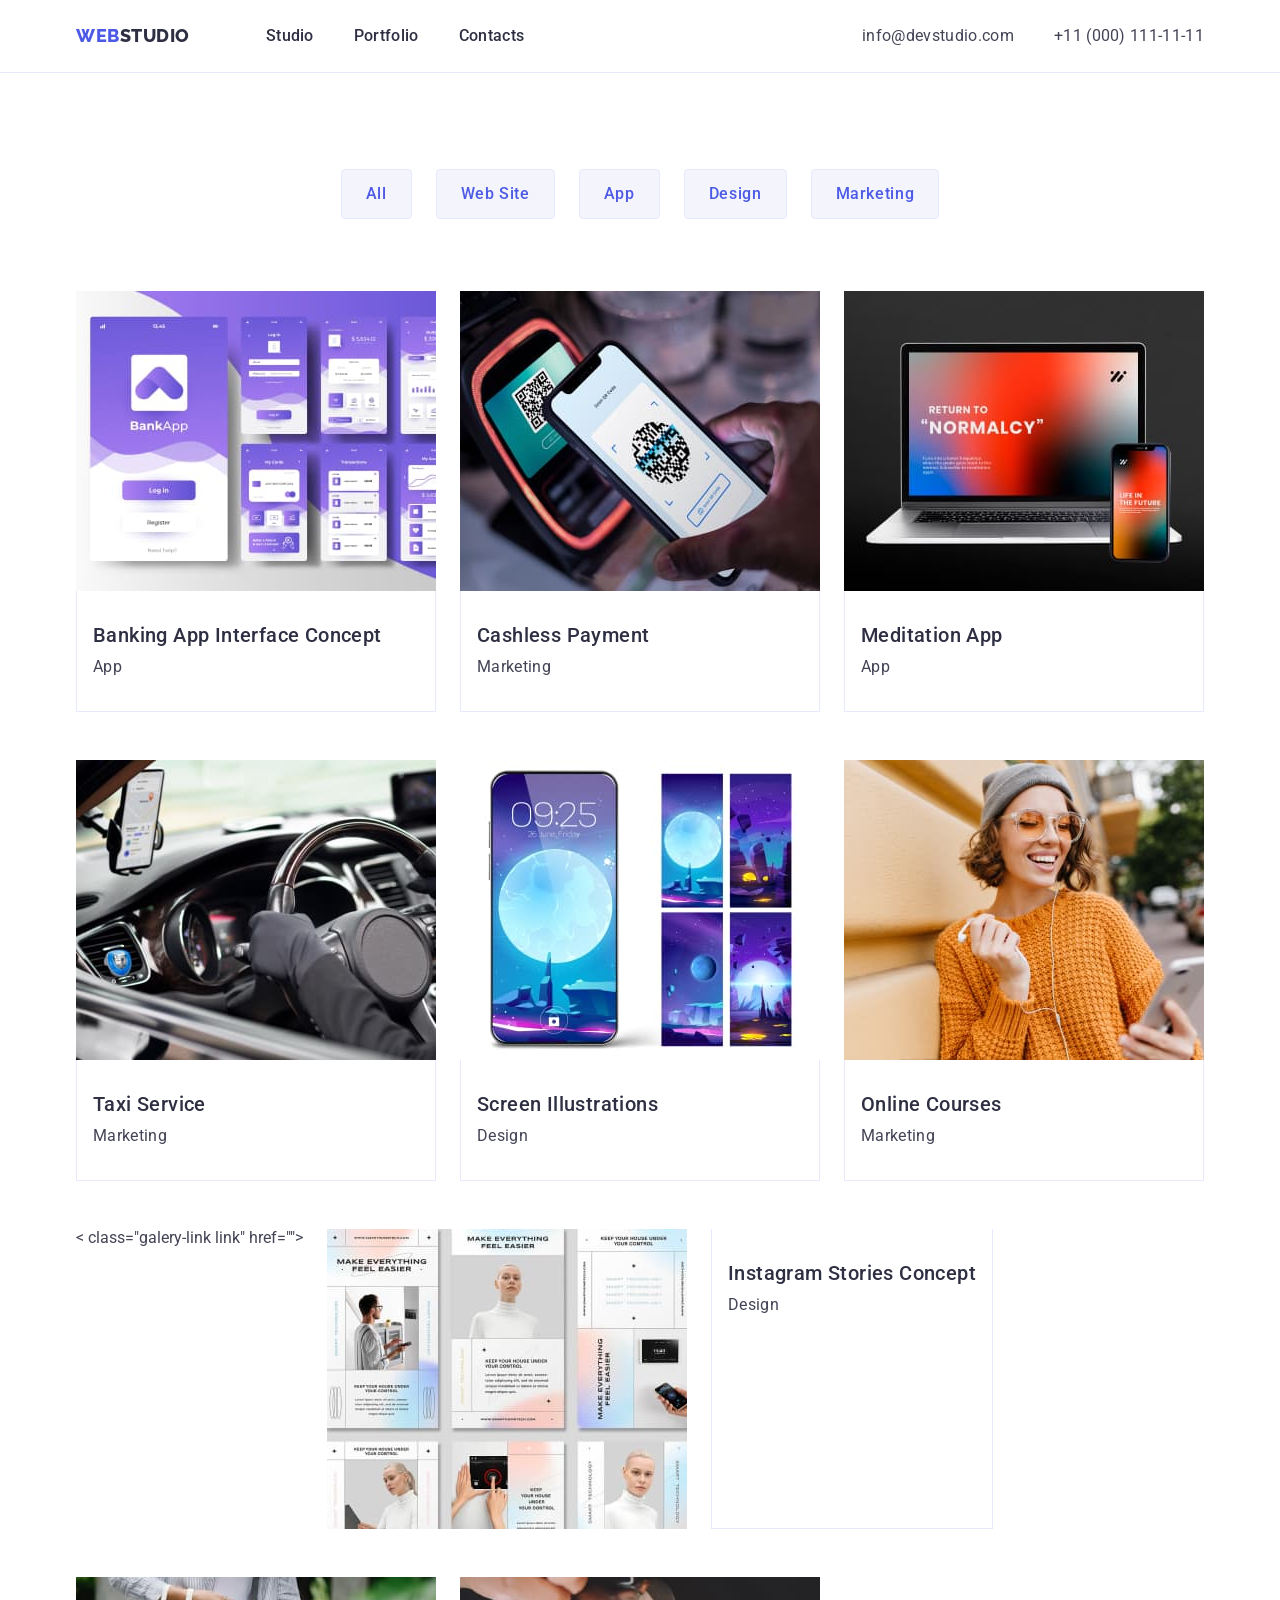
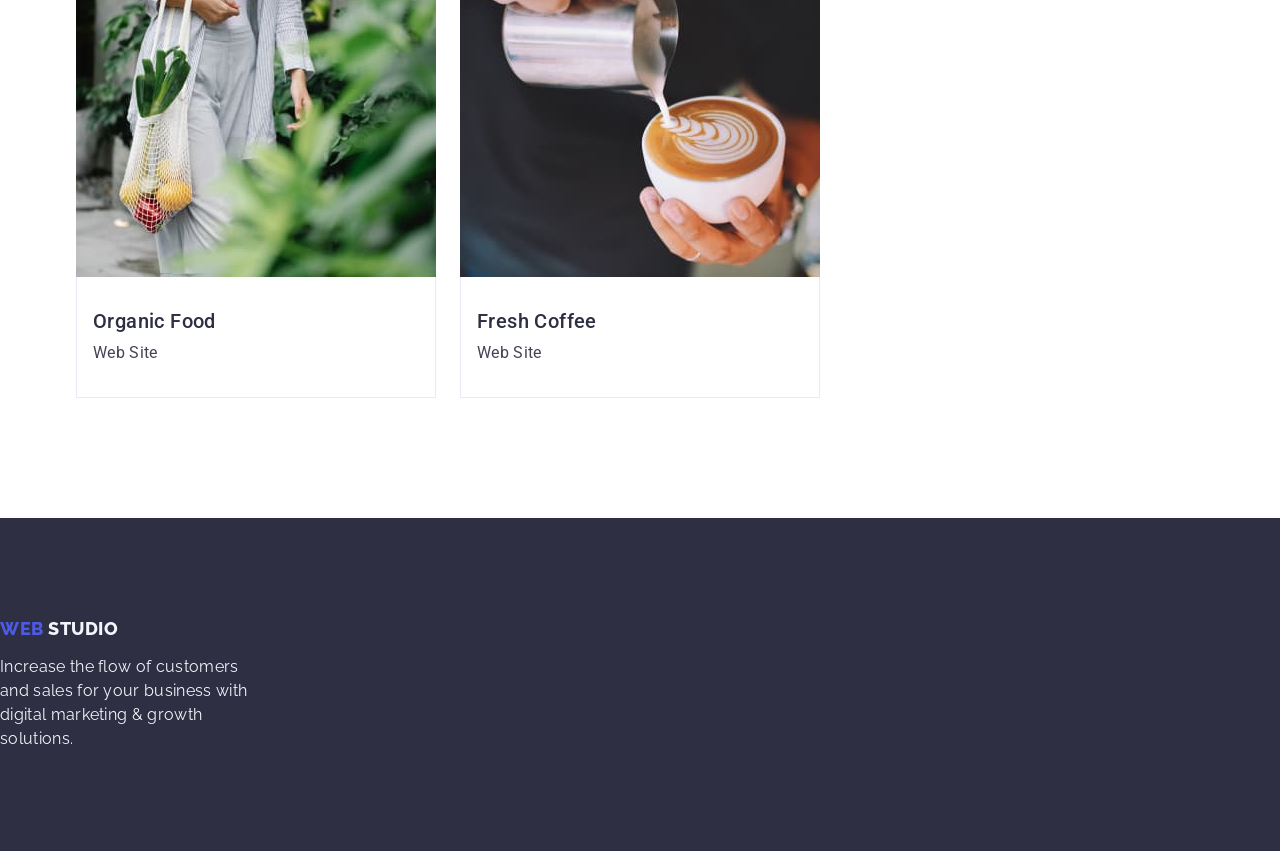
==== commit b77f810c: "home-3" ====
--- a/portfolio.html
+++ b/portfolio.html
@@ -79,8 +79,10 @@
           src="./images/meny.jpg"
           width="360"
           alt="Banking App Interface Concept"/> 
+          <div class="container-galery">
         <h2 class="galery-title">Banking App Interface Concept</h2>
          <p class="galery-text">App</p>
+        </div>
         </a>
       </li>
    
@@ -91,8 +93,10 @@
         src="./images/tel.jpg"
         width="360"
         alt="Cashless Payment"/> 
+        <div class="container-galery">
         <h2 class="galery-title">Cashless Payment</h2>
          <p class="galery-text"> Marketing</p>
+        </div>
         </a>
       </li>
    
@@ -101,8 +105,10 @@
           src="./images/notered.jpg"
           width="360"
           alt="Meditation App"/>
+          <div class="container-galery">
         <h2 class="galery-title">Meditation App</h2>
          <p class="galery-text">App</p>
+         </div>
         </a>
       </li>
   
@@ -111,8 +117,10 @@
           src="./images/car.jpg"
           width="360"
           alt="Taxi Service"/>
+          <div class="container-galery">
         <h2 class="galery-title">Taxi Service</h2>
          <p class="galery-text">Marketing</p>
+         </div>
         </a>
       </li>
     
@@ -121,27 +129,34 @@
           src="./images/moon.jpg"
           width="360"
           alt="Screen Illustrations"/>
+          <div class="container-galery">
         <h2 class="galery-title">Screen Illustrations</h2>
          <p class="galery-text">Design</p>
-        </a>
-      </li>
+         </div>
+        </a>
+      </li>
+
       <li class="galery-list item">
        <a class="galery-link link" href=""><img class="galery-image"
         src="./images/girl.jpg"
         width="360"
         alt="Online Courses"/> 
-       
+        <div class="container-galery">
         <h2 class="galery-title">Online Courses</h2>
          <p class="galery-text">Marketing</p>
+         </div>
         </a>
         </li>
+
         <li class="galery-list item">
-          <a class="galery-link link" href=""><img class="galery-image"  
+          < class="galery-link link" href=""><img class="galery-image"  
             src="./images/card.jpg"
             width="360"
             alt=" Instagram Stories Concept"/>
+            <div class="container-galery">
           <h2 class="galery-title"> Instagram Stories Concept</h2>
            <p class="galery-text">Design</p>
+           </div>
           </a>
         </li>
      
@@ -150,8 +165,10 @@
           src="./images/fruit.jpg"
           width="360"
           alt="Organic Food"/>
+          <div class="container-galery">
         <h2 class="galery-title">Organic Food</h2>
          <p class="galery-text">Web Site</p>
+         </div>
         </a>
       </li>
    
@@ -160,8 +177,10 @@
           src="./images/cofee.jpg"
           width="360"
           alt="Fresh Coffee"/>
+          <div class="container-galery">
         <h2 class="galery-title">Fresh Coffee</h2>
          <p class="galery-text">Web Site</p>
+         </div>
         </a>
       </li>
     
--- a/css/styles.css
+++ b/css/styles.css
@@ -143,7 +143,16 @@
 .filter{
   padding-top: 96px; padding-bottom: 120px; 
 }
+.filter-list{
+  display: flex;
+  justify-content: center; 
+  gap: 24px;
+  margin-bottom: 72px
+}
 .filter-button {
+   padding: 12px 24px;
+   border: 1px solid #e7e9fc;
+    border-radius: 4px; 
   color: var(--irish);
   background-color: var(--cloud);
   font-family: Roboto, sans-serif;
@@ -155,17 +164,23 @@
   cursor: pointer;
 }
 
-.filter-item button:hover,
-.filter-item button:focus {
+.filter button:hover,
+.filter button:focus {
+  border: 1px solid transparent
   color: #fff;
   background: var(--ocean);
 }
-
+.container-galery{
+  padding: 32px 16px;
+  border: 1px solid #e7e9fc; 
+  border-top: none;
+}
 .galery-item {
   background: var(--white);
 }
 
 .galery-title {
+  margin-bottom: 8px;
   font-family: Roboto, sans-serif;
   font-size: 20px;
   font-style: normal;
@@ -176,6 +191,12 @@
 }
 .link{
   text-decoration: none;
+}
+.galery-list{
+  display: flex;
+  flex-wrap: wrap; 
+  column-gap: 24px;
+  row-gap: 48px;
 }
 .galery-text {
   color: var(--slate);
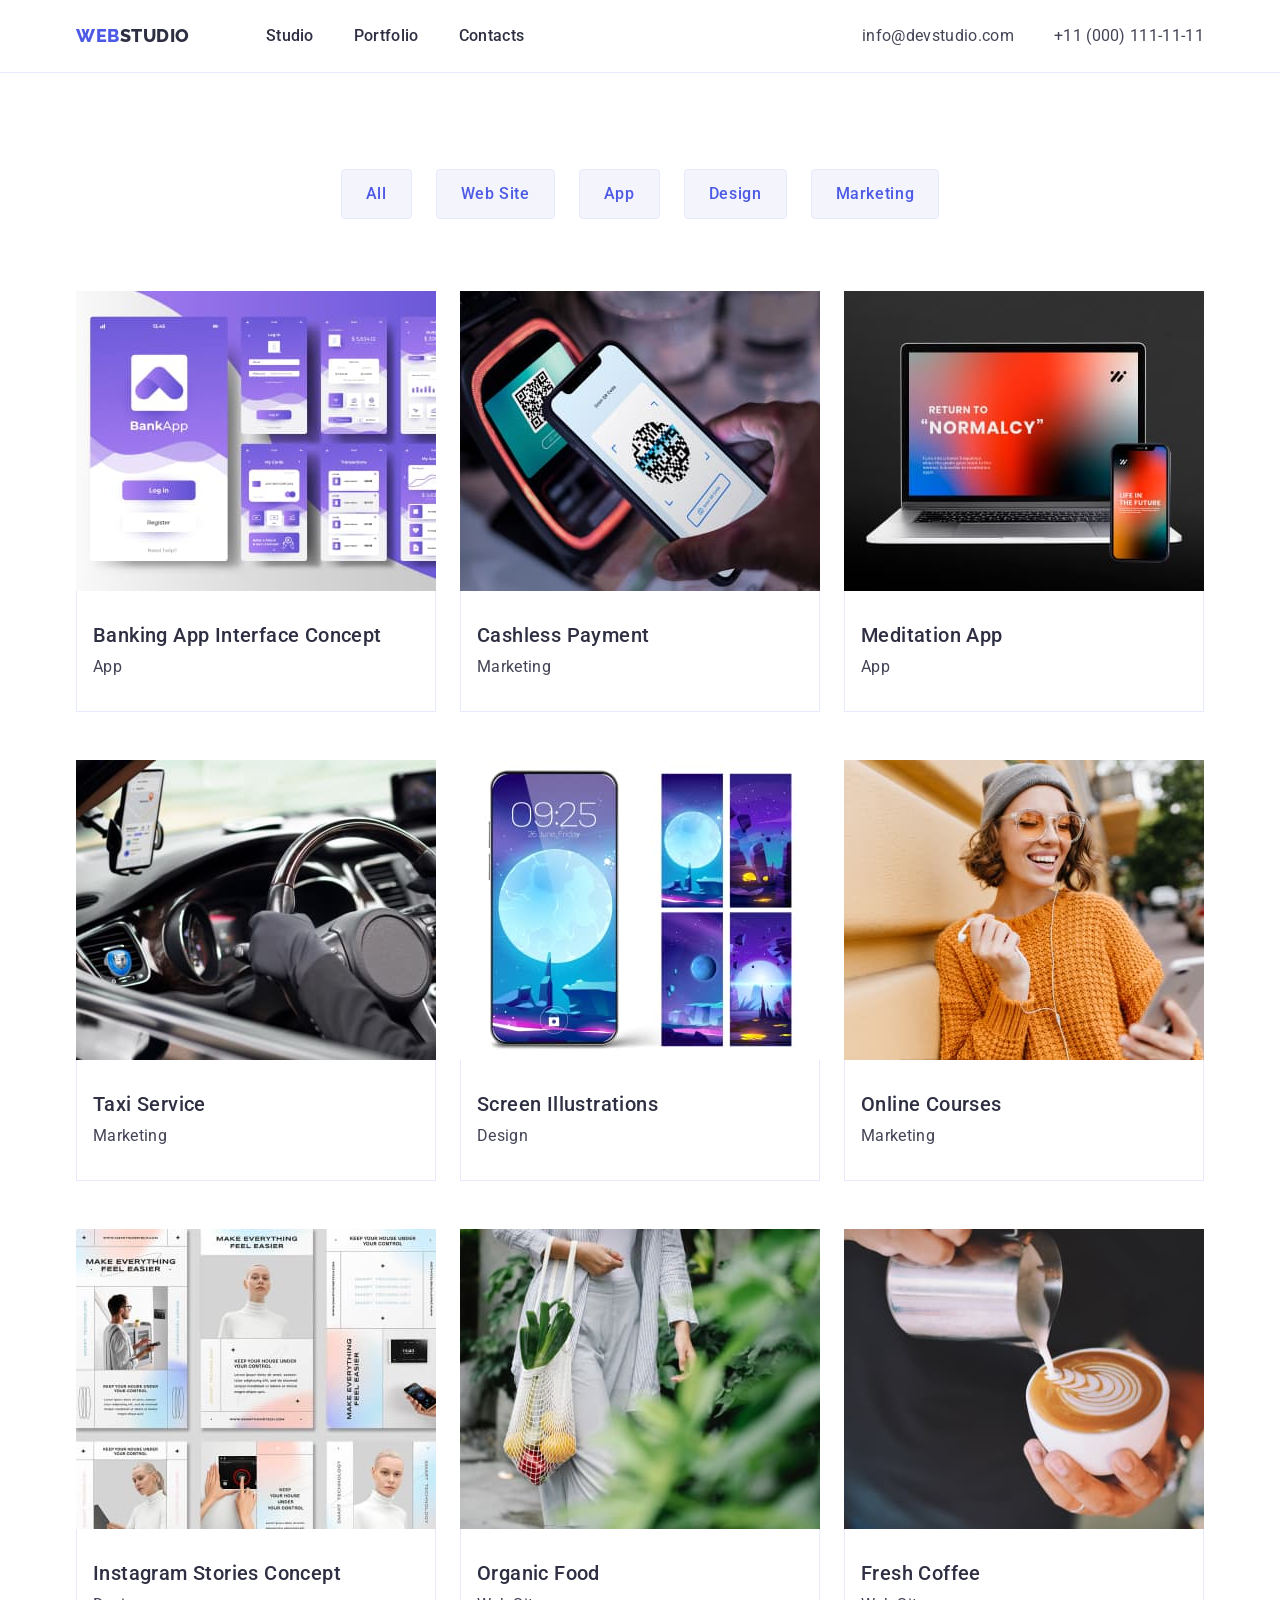
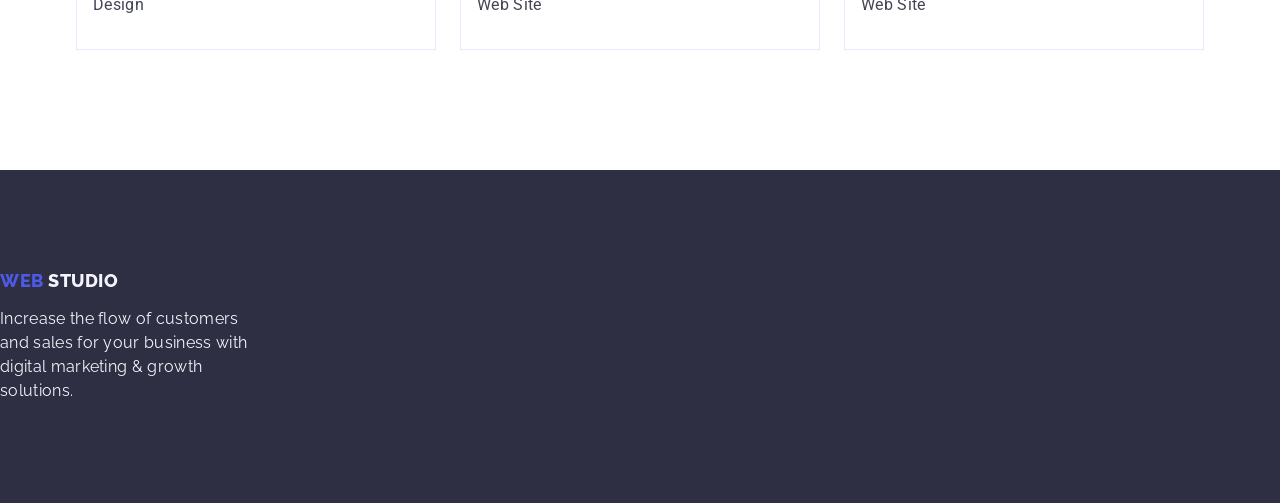
==== commit 8276fad6: "home-3" ====
--- a/portfolio.html
+++ b/portfolio.html
@@ -149,7 +149,7 @@
         </li>
 
         <li class="galery-list item">
-          < class="galery-link link" href=""><img class="galery-image"  
+          <a class="galery-link link" href=""><img class="galery-image"  
             src="./images/card.jpg"
             width="360"
             alt=" Instagram Stories Concept"/>
